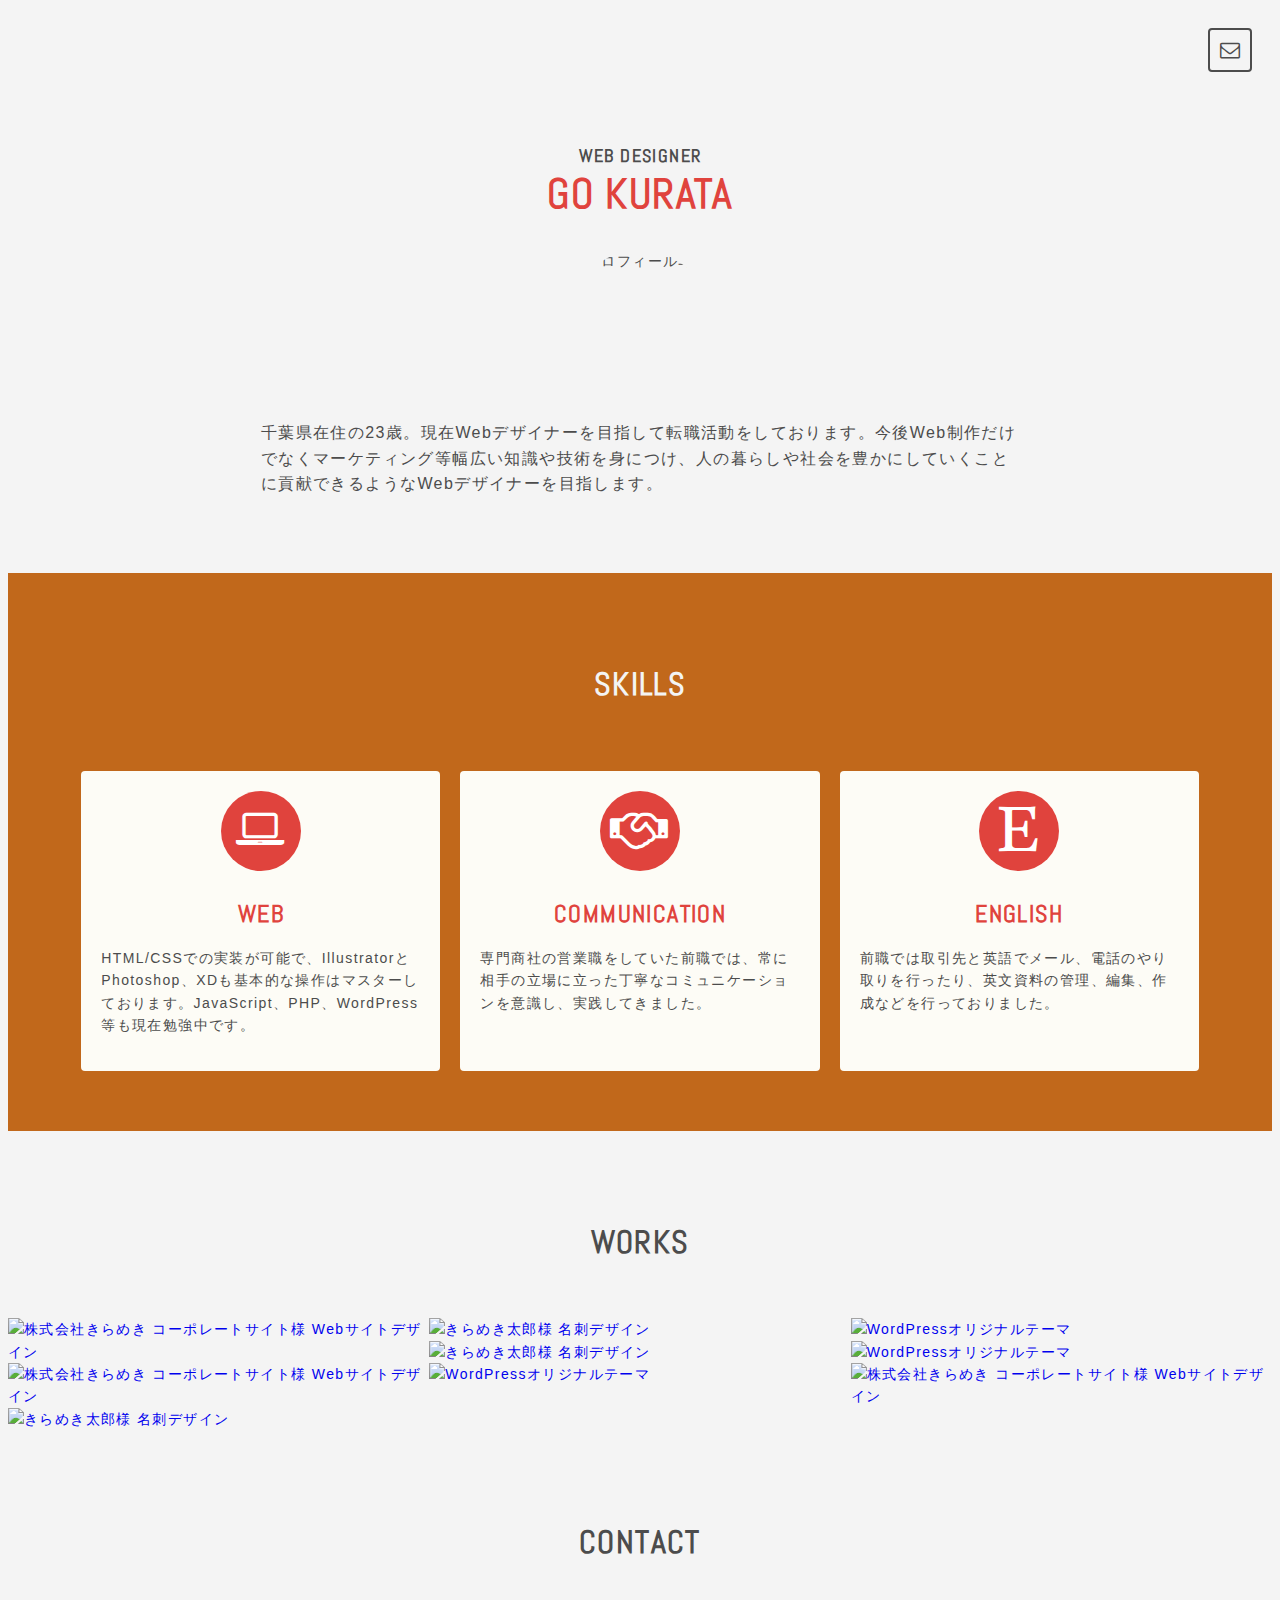
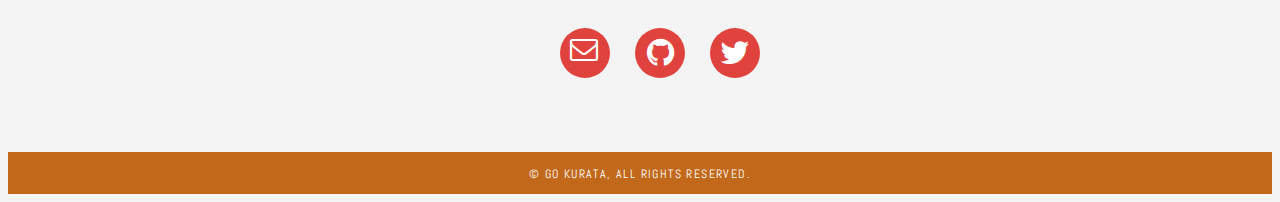
==== index.html @ 2eee9998 "second commit" ====
<!DOCTYPE html>
<html lang="ja">

<head>
  <!-- head要素エリア -->
  <meta charset="utf-8">
  <meta name="viewport" content="width=device-width,initial-scale=1">
  <title>Web Designer - Go Kurata</title>
  <meta name="description" content="倉田 剛のポートフォリオサイトです。">
  <meta name="keywords" content="Web, デザイン, デザイナー, ポートフォリオ, Web制作">
  <link rel="stylesheet" href="https://cdnjs.cloudflare.com/ajax/libs/meyer-reset/2.0/reset.css">
  <link rel="stylesheet" href="css/style.css">
  <link rel="stylesheet" href="https://maxcdn.bootstrapcdn.com/font-awesome/4.7.0/css/font-awesome.min.css">
</head>

<body>
  <!-- body要素エリア -->
  <header>
    <!-- プロフィールの内容が入るところです -->
    <a href="#contact" class="button-contact"><i aria-label="お問い合わせ" class="fa fa-envelope-o"></i></a>
    <div class="profile">
      <!-- 名前や写真のコンテンツが入るところです -->
      <h1 class="site-title abel uppercase text-center">Web Designer<span>Go Kurata</span></h1>
      <img src="images/自分1.png" alt="プロフィール写真" width="140" height="140" class="block-center profile-icon">
      <p>
        千葉県在住の23歳。現在Webデザイナーを目指して転職活動をしております。今後Web制作だけでなくマーケティング等幅広い知識や技術を身につけ、人の暮らしや社会を豊かにしていくことに貢献できるようなWebデザイナーを目指します。
      </p>
    </div>
  </header>
  <main>
    <!-- My Skill、Works、Contactのコンテンツが入るところです -->
    <section id="skills">
      <!-- スキルの内容が入るところです -->
      <h2 class="text-center">Skills</h2>
      <div class="container">
        <div class="skill-box">
          <!--aria-hidden="true"は、「WAI-ARIA」で定められている仕様の1つであり、trueが指定してある場合、-->
          <!--ブラウザにその要素が非表示であるという事をスクリーンリーダーなどの支援技術に明示的に伝える-->
          <!--webアクセシビリティを重視した属性。スクリーンリーダーが読まないようにする-->
          <i aria-hidden="true" class="skill-icon fa fa-laptop"></i>
          <h3 class="text-center">Web</h3>
          <p>HTML/CSSでの実装が可能で、IllustratorとPhotoshop、XDも基本的な操作はマスターしております。JavaScript、PHP、WordPress等も現在勉強中です。</p>
        </div>
        <div class="skill-box">
          <i aria-hidden="true" class="skill-icon fa fa-handshake-o"></i>
          <h3 class="text-center">Communication</h3>
          <p>専門商社の営業職をしていた前職では、常に相手の立場に立った丁寧なコミュニケーションを意識し、実践してきました。</p>
        </div>
        <div class="skill-box">
          <i aria-hidden="true" class="skill-icon fa fa-etsy"></i>
          <h3 class="text-center">English</h3>
          <p>前職では取引先と英語でメール、電話のやり取りを行ったり、英文資料の管理、編集、作成などを行っておりました。</p>
        </div>
      </div>
    </section>
    <section id="works">
      <!-- 実績の内容が入るところです -->
      <h2 class="text-center">Works</h2>
      <div class="works-box">
        <a href="#">
          <img src="./images/img_work_site.png" alt="株式会社きらめき コーポレートサイト様 Webサイトデザイン">
          <div class="works-box-inner">
            <div class="text-center">
              <h3>株式会社きらめき コーポレートサイト</h3>
              <small>2016.04.20</small>
              <span class="button-readmore">Read More</span>
            </div>
          </div>
        </a>
      </div>
      <div class="works-box">
        <a href="#">
          <img src="./images/img_work_card.jpg" alt="きらめき太郎様 名刺デザイン">
          <div class="works-box-inner">
            <div class="text-center">
              <h3>きらめき太郎様 名刺</h3>
              <small>2016.04.20</small>
              <span class="button-readmore">Read More</span>
            </div>
          </div>
        </a>
      </div>
      <div class="works-box">
        <a href="#">
          <img src="./images/img_work_blog.jpg" alt="WordPressオリジナルテーマ">
          <div class="works-box-inner">
            <div class="text-center">
              <h3>ブログデザイン</h3>
              <small>2016.04.20</small>
              <span class="button-readmore">Read More</span>
            </div>
          </div>
        </a>
      </div>
      <div class="works-box">
        <a href="#">
          <img src="./images/img_work_card.jpg" alt="きらめき太郎様 名刺デザイン">
          <div class="works-box-inner">
            <div class="text-center">
              <h3>きらめき太郎様 名刺</h3>
              <small>2016.04.20</small>
              <span class="button-readmore">Read More</span>
            </div>
          </div>
        </a>
      </div>
      <div class="works-box">
        <a href="#">
          <img src="./images/img_work_blog.jpg" alt="WordPressオリジナルテーマ">
          <div class="works-box-inner">
            <div class="text-center">
              <h3>ブログデザイン</h3>
              <small>2016.04.20</small>
              <span class="button-readmore">Read More</span>
            </div>
          </div>
        </a>
      </div>
      <div class="works-box">
        <a href="#">
          <img src="./images/img_work_site.png" alt="株式会社きらめき コーポレートサイト様 Webサイトデザイン">
          <div class="works-box-inner">
            <div class="text-center">
              <h3>株式会社きらめき コーポレートサイト</h3>
              <small>2016.04.20</small>
              <span class="button-readmore">Read More</span>
            </div>
          </div>
        </a>
      </div>
      <div class="works-box">
        <a href="#">
          <img src="./images/img_work_blog.jpg" alt="WordPressオリジナルテーマ">
          <div class="works-box-inner">
            <div class="text-center">
              <h3>ブログデザイン</h3>
              <small>2016.04.20</small>
              <span class="button-readmore">Read More</span>
            </div>
          </div>
        </a>
      </div>
      <div class="works-box">
        <a href="#">
          <img src="./images/img_work_site.png" alt="株式会社きらめき コーポレートサイト様 Webサイトデザイン">
          <div class="works-box-inner">
            <div class="text-center">
              <h3>株式会社きらめき コーポレートサイト</h3>
              <small>2016.04.20</small>
              <span class="button-readmore">Read More</span>
            </div>
          </div>
        </a>
      </div>
      <div class="works-box">
        <a href="#">
          <img src="./images/img_work_card.jpg" alt="きらめき太郎様 名刺デザイン">
          <div class="works-box-inner">
            <div class="text-center">
              <h3>きらめき太郎様 名刺</h3>
              <small>2016.04.20</small>
              <span class="button-readmore">Read More</span>
            </div>
          </div>
        </a>
      </div>
    </section>
    <section id="contact">
      <!-- コンタクトの内容が入るところです -->
      <h2 class="text-center">Contact</h2>
      <ul>
        <li><a href="mailto:kuragonn0322@gmail.com"><i aria-label="メール" class="fa fa-envelope-o"></i></a></li>
        <li class="github"><a href="https://github.com/go0322"><i aria-label="GitHub" class="fa fa-github"></i></a></li>
        <li class="twitter"><a href="https://twitter.com/gottsuanweb"><i aria-label="Twitter"
              class="fa fa-twitter"></i></a></li>
      </ul>
    </section>
  </main>
  <footer>
    <!-- コピーライトが入るところです -->
    <small class="abel uppercase">&copy; Go Kurata, All Rights Reserved.</small>
  </footer>
</body>

</html>
---- css/style.css ----
@charset "UTF-8";
@import url(https://fonts.googleapis.com/css?family=Abel);
/*分割したSassファイルのことをパーシャルという*/
/******base******/
html {
  font-size: 62.5%;
}

body {
  font-family: "游ゴシック", YuGothic, "メイリオ", Verdana, "Hiragino Kaku Gothic ProN", Meiryo, sans-serif;
  letter-spacing: .1em;
  line-height: 1.6;
  font-size: 1.4rem;
  color: #4c4c4c;
  background-color: #f4f4f4;
}

a {
  text-decoration: none;
}

a:visited {
  color: #e45853;
}

.text-center, .button-contact, #skills i, #works .works-box a .works-box-inner .button-readmore, #contact ul, #contact ul li, footer {
  text-align: center;
}

.block-center, section .container, #skills i {
  display: block;
  margin-right: auto;
  margin-left: auto;
}

.abel, section h2, #skills h3, #works .works-box a .works-box-inner .button-readmore {
  font-family: 'Abel', sans-serif;
}

.uppercase, section h2, #skills h3, #works .works-box a .works-box-inner .button-readmore {
  text-transform: uppercase;
}

/*********headerコンテンツ**********/
.button-contact {
  font-size: 20px;
  line-height: 0;
  display: block;
  float: right;
  width: 20px;
  height: 20px;
  margin: 20px 20px 0 0;
  padding: 10px;
  color: #4c4c4c;
  border: 2px solid #4c4c4c;
  border-radius: 4px;
}

.button-contact:visited {
  color: #4c4c4c;
}

header .profile {
  clear: both;
  width: 60%;
  margin: 0 auto;
  padding: 60px 0;
}

header .site-title {
  font-size: 1.8rem;
  line-height: normal;
}

header .site-title span {
  font-size: 4.2rem;
  display: block;
  color: #e0433d;
}

header .profile-icon {
  margin: 30px auto;
  border-radius: 50%;
}

header p {
  font-size: 1.6rem;
}

/*********mainコンテンツ skills**********/
section {
  padding: 60px 0;
}

section .container {
  width: 90%;
}

section h2 {
  font-size: 3.2rem;
}

#skills {
  background-color: #C1681B;
}

#skills .container {
  display: -webkit-box;
  display: -ms-flexbox;
  display: flex;
  -webkit-box-pack: justify;
      -ms-flex-pack: justify;
          justify-content: space-between;
}

#skills h2 {
  margin-bottom: 60px;
  color: #f4f4f4;
}

#skills .skill-box {
  -webkit-box-sizing: border-box;
          box-sizing: border-box;
  -webkit-box-flex: 1;
      -ms-flex: 1;
          flex: 1;
  margin: 0 10px;
  width: 32%;
  padding: 20px;
  border-radius: 4px;
  background-color: #fdfcf6;
}

#skills i {
  font-size: 4.5rem;
  -webkit-box-sizing: border-box;
          box-sizing: border-box;
  width: 80px;
  height: 80px;
  margin-bottom: 5px;
  padding-top: 15px;
  color: #fff;
  border-radius: 50%;
  background-color: #e0433d;
}

#skills h3 {
  font-size: 2.4rem;
  font-weight: bold;
  margin-bottom: 10px;
  color: #e0433d;
}

/*********mainコンテンツ works**********/
#works {
  padding-bottom: 0;
}

#works h2 {
  margin-bottom: 50px;
}

#works .works-box {
  float: left;
  width: 33.33333%;
  height: 100%;
}

#works .works-box a {
  position: relative;
  display: block;
}

#works .works-box a .works-box-inner {
  position: absolute;
  top: 0;
  left: 0;
  display: none;
  height: 100%;
  color: #fff;
  background-color: rgba(0, 0, 0, 0.7);
}

#works .works-box a .works-box-inner div {
  position: absolute;
  top: 0;
  right: 0;
  bottom: 0;
  left: 0;
  height: 40%;
  margin: auto;
  padding: 10px 20px;
}

#works .works-box a .works-box-inner h3 {
  font-size: 1.6rem;
  font-weight: bold;
  margin: 0 0 5px;
}

#works .works-box a .works-box-inner small {
  font-size: 1rem;
  display: block;
  margin-bottom: 15px;
}

#works .works-box a .works-box-inner .button-readmore {
  font-size: 1rem;
  font-weight: bold;
  display: block;
  width: 180px;
  margin: auto;
  padding: 5px 0;
  color: #fff;
  border-radius: 4px;
  background-color: #e0433d;
}

#works .works-box a .works-box-inner .button-readmore:hover {
  background-color: #ca2620;
}

#works .works-box a:hover .works-box-inner {
  display: block;
  width: 100%;
}

#works .works-box img {
  display: block;
  max-width: 100%;
}

#works:after {
  display: block;
  clear: both;
  content: '';
}

/*********Contact**********/
#contact ul {
  margin-top: 60px;
}

#contact ul li {
  font-size: 2.8rem;
  display: inline-block;
  -webkit-box-sizing: border-box;
          box-sizing: border-box;
  margin-right: 20px;
  vertical-align: top;
}

#contact ul li:last-child {
  margin-right: 0;
}

#contact ul .github, #contact ul .twitter {
  font-size: 3.2rem;
}

#contact ul .github i {
  margin-left: 2px;
}

#contact ul a {
  display: block;
  width: 50px;
  height: 50px;
  color: #fff;
  border-radius: 50%;
  background-color: #e0433d;
}

#contact ul a:hover {
  background-color: #ca2620;
}

/*******フッター*******/
footer {
  background-color: #C1681B;
  padding: 10px 0;
  color: #FFF;
}

@media (min-width: 768px) {
  /********Base********/
  a:hover {
    color: #ca2620;
  }
  /********Header********/
  .button-contact:hover, .button-contact:active {
    background-color: #4c4c4c;
    color: #fff;
  }
  /********Base********/
  /********Base********/
  /********Base********/
}
/*# sourceMappingURL=style.css.map */
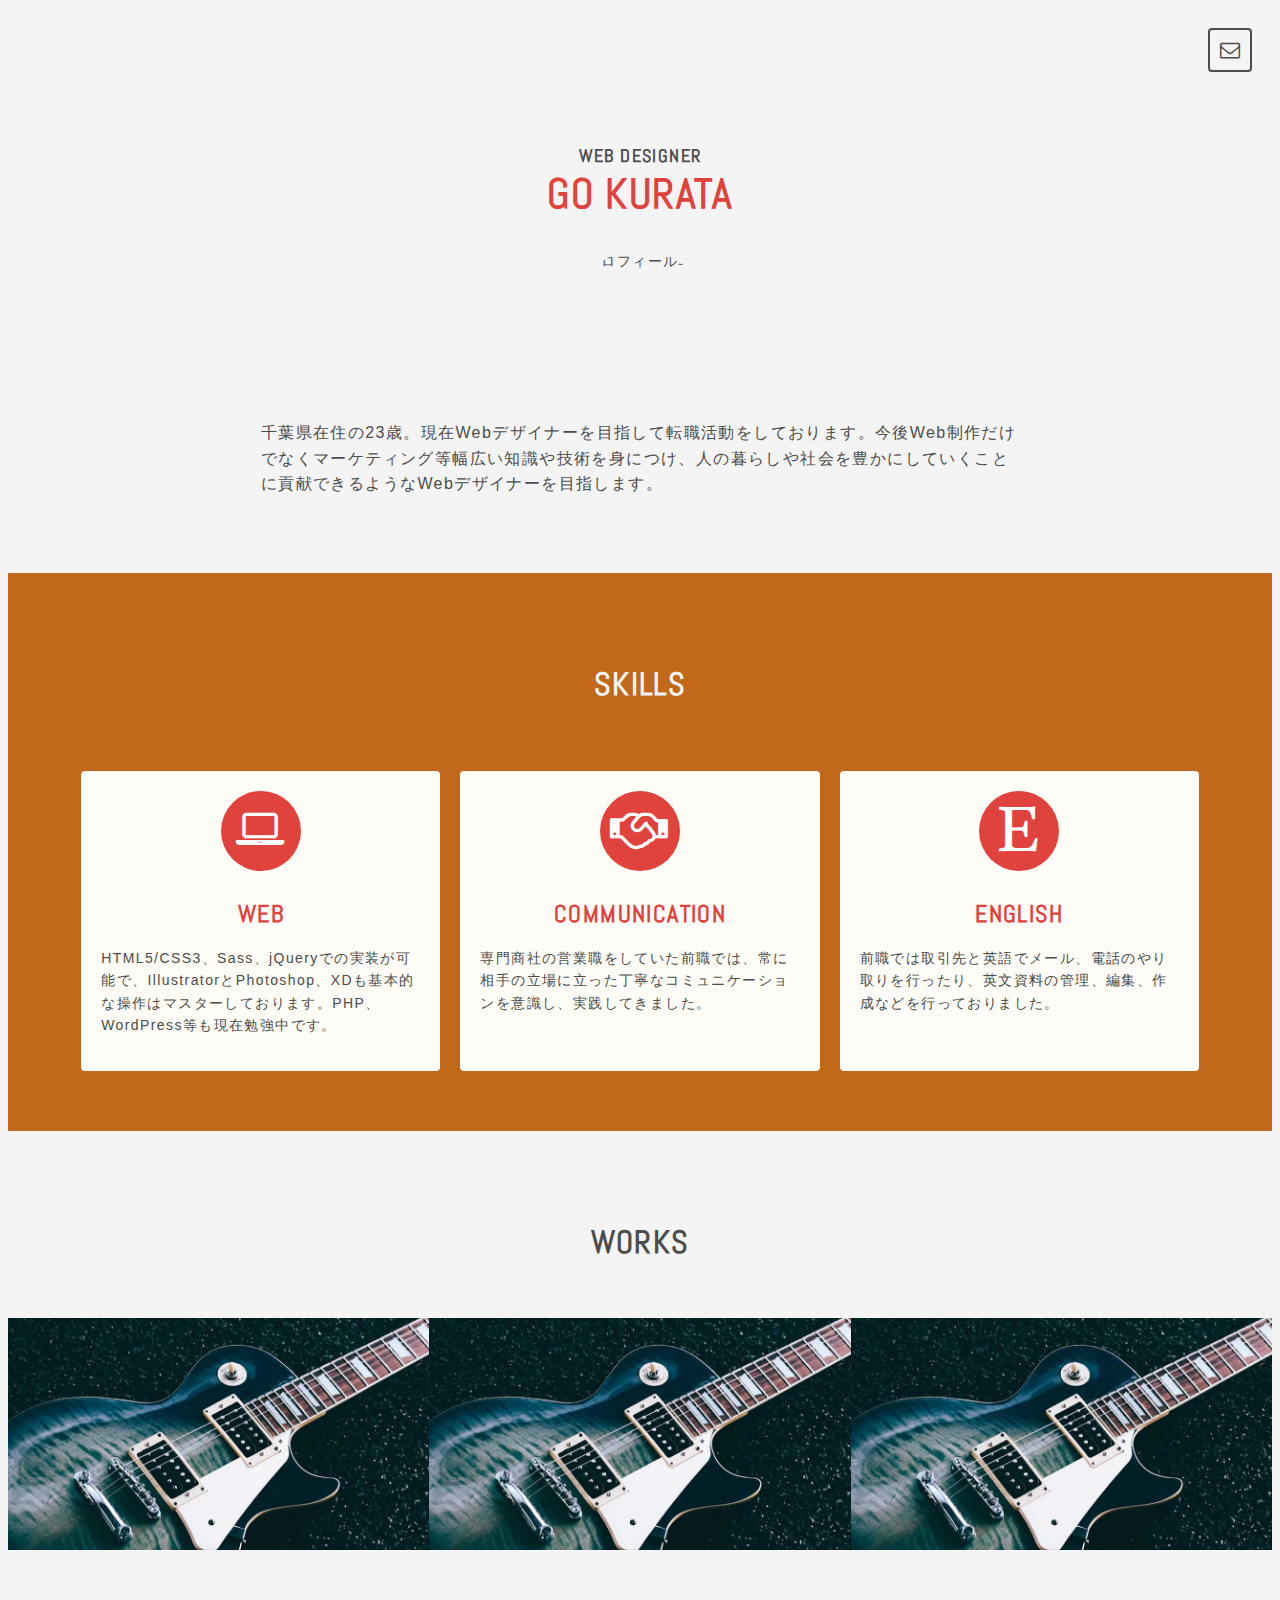
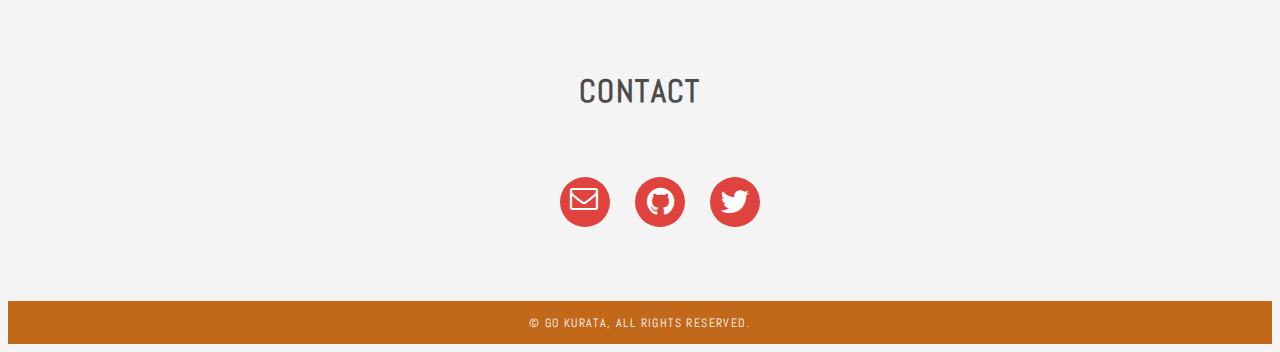
==== commit e3fd4ba6: "sixth commit" ====
--- a/index.html
+++ b/index.html
@@ -39,7 +39,7 @@
           <!--webアクセシビリティを重視した属性。スクリーンリーダーが読まないようにする-->
           <i aria-hidden="true" class="skill-icon fa fa-laptop"></i>
           <h3 class="text-center">Web</h3>
-          <p>HTML/CSSでの実装が可能で、IllustratorとPhotoshop、XDも基本的な操作はマスターしております。JavaScript、PHP、WordPress等も現在勉強中です。</p>
+          <p>HTML5/CSS3、Sass、jQueryでの実装が可能で、IllustratorとPhotoshop、XDも基本的な操作はマスターしております。PHP、WordPress等も現在勉強中です。</p>
         </div>
         <div class="skill-box">
           <i aria-hidden="true" class="skill-icon fa fa-handshake-o"></i>
@@ -57,112 +57,36 @@
       <!-- 実績の内容が入るところです -->
       <h2 class="text-center">Works</h2>
       <div class="works-box">
-        <a href="#">
-          <img src="./images/img_work_site.png" alt="株式会社きらめき コーポレートサイト様 Webサイトデザイン">
-          <div class="works-box-inner">
-            <div class="text-center">
-              <h3>株式会社きらめき コーポレートサイト</h3>
-              <small>2016.04.20</small>
-              <span class="button-readmore">Read More</span>
-            </div>
+        <img src="./images/guitar.png" alt="初心者がギターを購入する上でのポイント紹介ページ">
+        <div class="works-box-inner">
+          <div class="text-center">
+            <h3>初心者がギターを購入する上でのポイントを紹介するページ</h3>
+            <small>2020.06.01</small>
+            <a href="https://go0322.github.io/guitar_tips/" target="_blank"><span
+                class="button-readmore">More</span></a>
           </div>
-        </a>
+        </div>
       </div>
       <div class="works-box">
-        <a href="#">
-          <img src="./images/img_work_card.jpg" alt="きらめき太郎様 名刺デザイン">
-          <div class="works-box-inner">
-            <div class="text-center">
-              <h3>きらめき太郎様 名刺</h3>
-              <small>2016.04.20</small>
-              <span class="button-readmore">Read More</span>
-            </div>
+        <img src="./images/guitar.png" alt="初心者がギターを購入する上でのポイント紹介ページ">
+        <div class="works-box-inner">
+          <div class="text-center">
+            <h3>初心者がギターを購入する上でのポイントを紹介するページ</h3>
+            <small>2020.06.01</small>
+            <a href="https://go0322.github.io/guitar_tips/" target="_blank"><span
+                class="button-readmore">More</span></a>
           </div>
-        </a>
+        </div>
       </div>
       <div class="works-box">
-        <a href="#">
-          <img src="./images/img_work_blog.jpg" alt="WordPressオリジナルテーマ">
-          <div class="works-box-inner">
-            <div class="text-center">
-              <h3>ブログデザイン</h3>
-              <small>2016.04.20</small>
-              <span class="button-readmore">Read More</span>
-            </div>
+        <img src="./images/guitar.png" alt="初心者がギターを購入する上でのポイント紹介ページ">
+        <div class="works-box-inner">
+          <div class="text-center">
+            <h3>初心者がギターを購入する上でのポイントを紹介するページ</h3>
+            <small>2020.06.01</small>
+            <a href="https://go0322.github.io/guitar_tips/" target="_blank"><span class="button-readmore">More</span></a>
           </div>
-        </a>
-      </div>
-      <div class="works-box">
-        <a href="#">
-          <img src="./images/img_work_card.jpg" alt="きらめき太郎様 名刺デザイン">
-          <div class="works-box-inner">
-            <div class="text-center">
-              <h3>きらめき太郎様 名刺</h3>
-              <small>2016.04.20</small>
-              <span class="button-readmore">Read More</span>
-            </div>
-          </div>
-        </a>
-      </div>
-      <div class="works-box">
-        <a href="#">
-          <img src="./images/img_work_blog.jpg" alt="WordPressオリジナルテーマ">
-          <div class="works-box-inner">
-            <div class="text-center">
-              <h3>ブログデザイン</h3>
-              <small>2016.04.20</small>
-              <span class="button-readmore">Read More</span>
-            </div>
-          </div>
-        </a>
-      </div>
-      <div class="works-box">
-        <a href="#">
-          <img src="./images/img_work_site.png" alt="株式会社きらめき コーポレートサイト様 Webサイトデザイン">
-          <div class="works-box-inner">
-            <div class="text-center">
-              <h3>株式会社きらめき コーポレートサイト</h3>
-              <small>2016.04.20</small>
-              <span class="button-readmore">Read More</span>
-            </div>
-          </div>
-        </a>
-      </div>
-      <div class="works-box">
-        <a href="#">
-          <img src="./images/img_work_blog.jpg" alt="WordPressオリジナルテーマ">
-          <div class="works-box-inner">
-            <div class="text-center">
-              <h3>ブログデザイン</h3>
-              <small>2016.04.20</small>
-              <span class="button-readmore">Read More</span>
-            </div>
-          </div>
-        </a>
-      </div>
-      <div class="works-box">
-        <a href="#">
-          <img src="./images/img_work_site.png" alt="株式会社きらめき コーポレートサイト様 Webサイトデザイン">
-          <div class="works-box-inner">
-            <div class="text-center">
-              <h3>株式会社きらめき コーポレートサイト</h3>
-              <small>2016.04.20</small>
-              <span class="button-readmore">Read More</span>
-            </div>
-          </div>
-        </a>
-      </div>
-      <div class="works-box">
-        <a href="#">
-          <img src="./images/img_work_card.jpg" alt="きらめき太郎様 名刺デザイン">
-          <div class="works-box-inner">
-            <div class="text-center">
-              <h3>きらめき太郎様 名刺</h3>
-              <small>2016.04.20</small>
-              <span class="button-readmore">Read More</span>
-            </div>
-          </div>
-        </a>
+        </div>
       </div>
     </section>
     <section id="contact">
--- a/css/style.css
+++ b/css/style.css
@@ -23,7 +23,7 @@
   color: #e45853;
 }
 
-.text-center, .button-contact, #skills i, #works .works-box a .works-box-inner .button-readmore, #contact ul, #contact ul li, footer {
+.text-center, .button-contact, #skills i, #works .works-box .works-box-inner .button-readmore, #contact ul, #contact ul li, footer {
   text-align: center;
 }
 
@@ -33,11 +33,11 @@
   margin-left: auto;
 }
 
-.abel, section h2, #skills h3, #works .works-box a .works-box-inner .button-readmore {
+.abel, section h2, #skills h3, #works .works-box .works-box-inner .button-readmore {
   font-family: 'Abel', sans-serif;
 }
 
-.uppercase, section h2, #skills h3, #works .works-box a .works-box-inner .button-readmore {
+.uppercase, section h2, #skills h3, #works .works-box .works-box-inner .button-readmore {
   text-transform: uppercase;
 }
 
@@ -111,6 +111,10 @@
   -webkit-box-pack: justify;
       -ms-flex-pack: justify;
           justify-content: space-between;
+  -webkit-box-orient: vertical;
+  -webkit-box-direction: normal;
+      -ms-flex-direction: column;
+          flex-direction: column;
 }
 
 #skills h2 {
@@ -124,8 +128,7 @@
   -webkit-box-flex: 1;
       -ms-flex: 1;
           flex: 1;
-  margin: 0 10px;
-  width: 32%;
+  margin: 10px 0;
   padding: 20px;
   border-radius: 4px;
   background-color: #fdfcf6;
@@ -162,26 +165,24 @@
 
 #works .works-box {
   float: left;
-  width: 33.33333%;
+  width: 100%;
   height: 100%;
-}
-
-#works .works-box a {
   position: relative;
-  display: block;
-}
-
-#works .works-box a .works-box-inner {
+  padding-bottom: 20px;
+  margin-bottom: 10px;
+}
+
+#works .works-box .works-box-inner {
   position: absolute;
   top: 0;
   left: 0;
-  display: none;
+  width: 100%;
   height: 100%;
   color: #fff;
   background-color: rgba(0, 0, 0, 0.7);
 }
 
-#works .works-box a .works-box-inner div {
+#works .works-box .works-box-inner div {
   position: absolute;
   top: 0;
   right: 0;
@@ -192,20 +193,24 @@
   padding: 10px 20px;
 }
 
-#works .works-box a .works-box-inner h3 {
+#works .works-box .works-box-inner h3 {
   font-size: 1.6rem;
   font-weight: bold;
   margin: 0 0 5px;
 }
 
-#works .works-box a .works-box-inner small {
+#works .works-box .works-box-inner small {
   font-size: 1rem;
   display: block;
   margin-bottom: 15px;
 }
 
-#works .works-box a .works-box-inner .button-readmore {
-  font-size: 1rem;
+#works .works-box .works-box-inner a {
+  display: block;
+}
+
+#works .works-box .works-box-inner .button-readmore {
+  font-size: 1.5rem;
   font-weight: bold;
   display: block;
   width: 180px;
@@ -216,18 +221,9 @@
   background-color: #e0433d;
 }
 
-#works .works-box a .works-box-inner .button-readmore:hover {
-  background-color: #ca2620;
-}
-
-#works .works-box a:hover .works-box-inner {
+#works .works-box img {
   display: block;
   width: 100%;
-}
-
-#works .works-box img {
-  display: block;
-  max-width: 100%;
 }
 
 #works:after {
@@ -271,10 +267,6 @@
   background-color: #e0433d;
 }
 
-#contact ul a:hover {
-  background-color: #ca2620;
-}
-
 /*******フッター*******/
 footer {
   background-color: #C1681B;
@@ -292,8 +284,37 @@
     background-color: #4c4c4c;
     color: #fff;
   }
-  /********Base********/
-  /********Base********/
-  /********Base********/
+  /********Skills********/
+  #skills .container {
+    -webkit-box-orient: horizontal;
+    -webkit-box-direction: normal;
+        -ms-flex-direction: row;
+            flex-direction: row;
+    -webkit-box-pack: justify;
+        -ms-flex-pack: justify;
+            justify-content: space-between;
+  }
+  #skills .skill-box {
+    margin: 0 10px;
+  }
+  /********Works********/
+  #works .works-box {
+    width: 33.33333%;
+  }
+  #works .works-box .works-box-inner {
+    display: none;
+    width: 0%;
+  }
+  #works .works-box .works-box-inner .button-readmore:hover {
+    background-color: #ca2620;
+  }
+  #works .works-box:hover .works-box-inner {
+    display: block;
+    width: 100%;
+  }
+  /********Contact********/
+  #contact ul a:hover {
+    background-color: #ca2620;
+  }
 }
 /*# sourceMappingURL=style.css.map */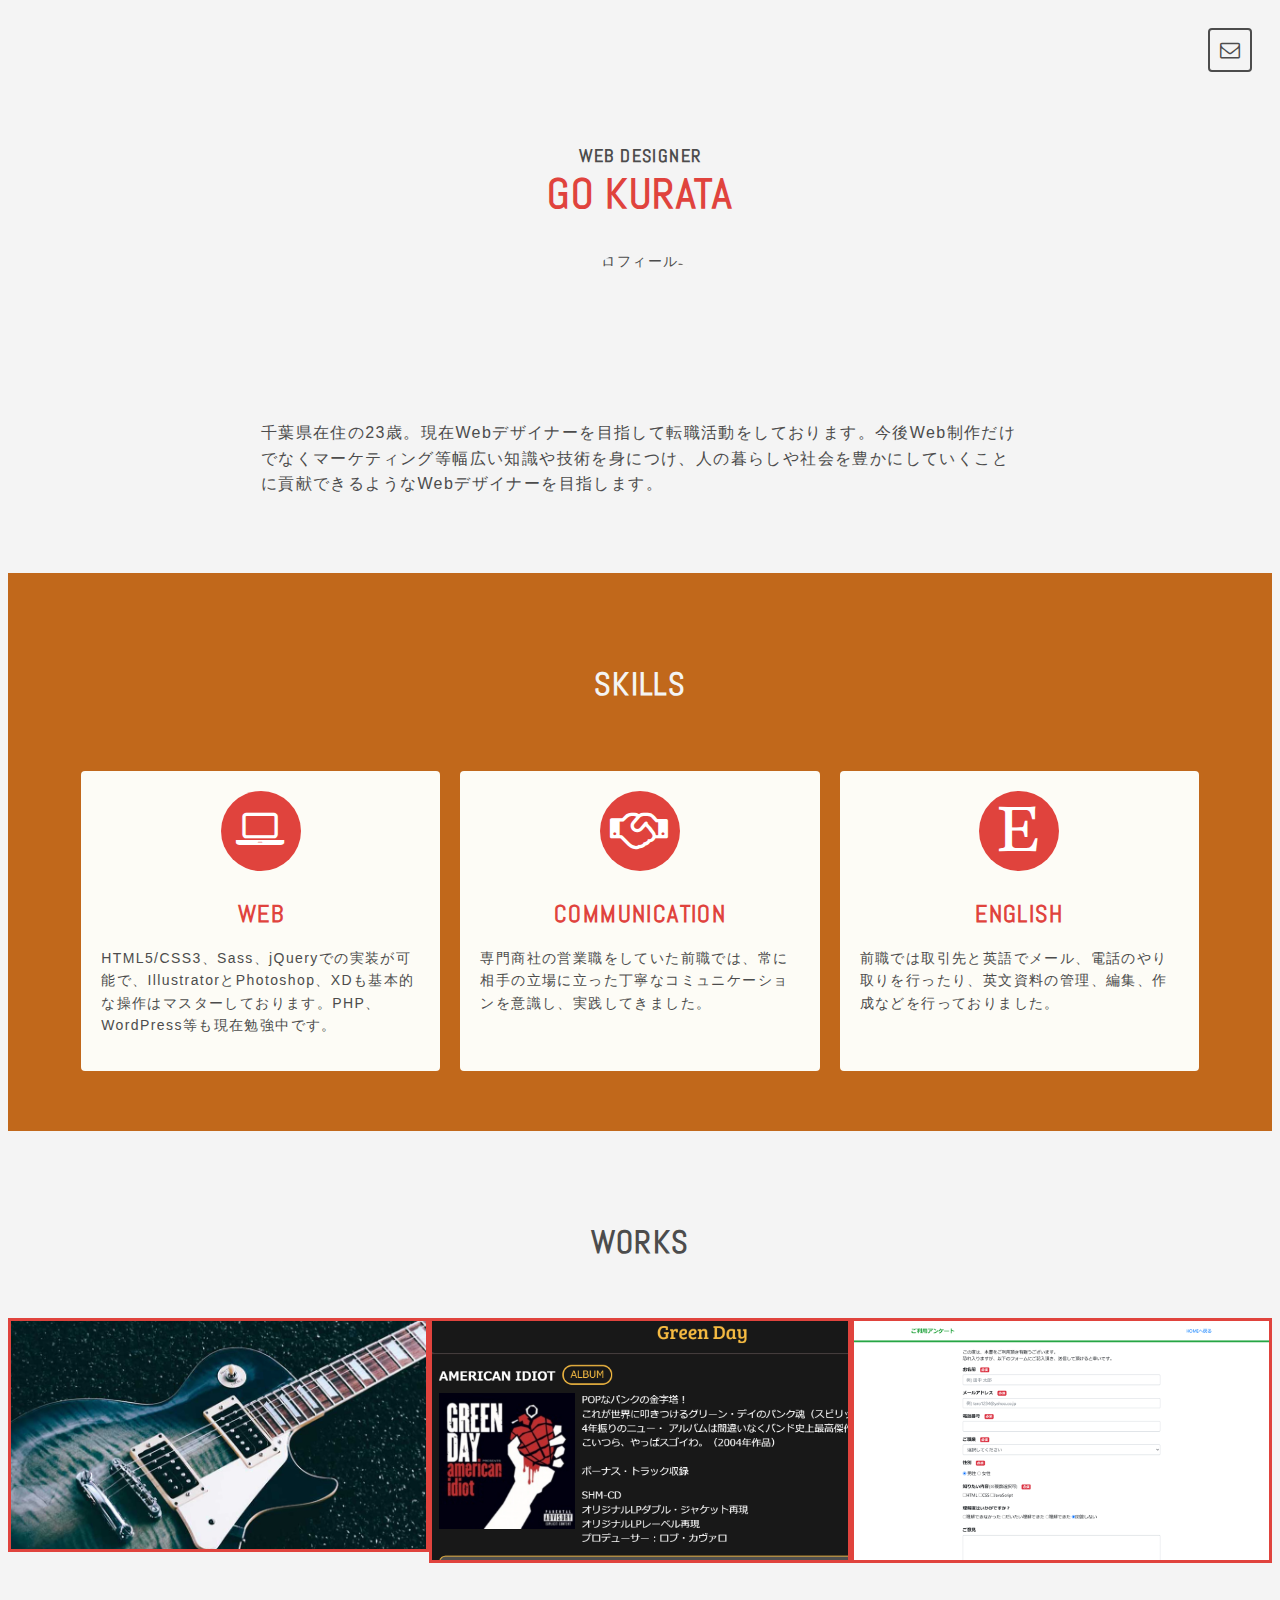
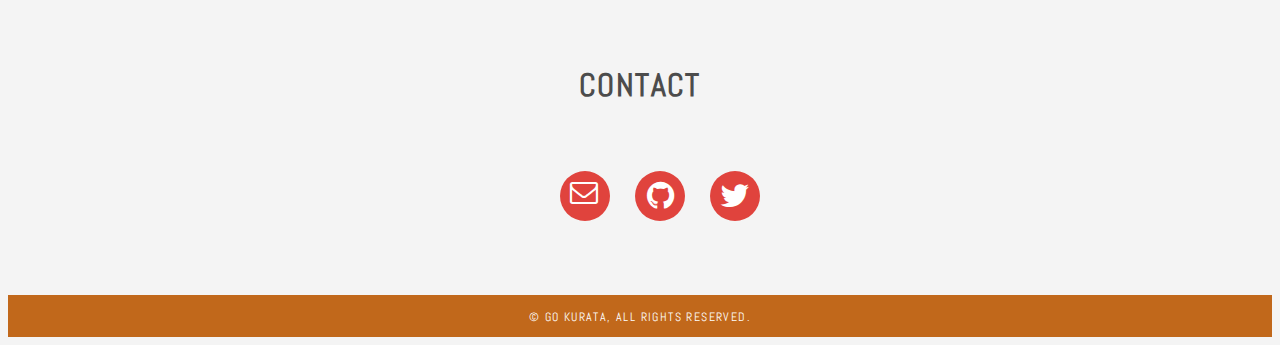
==== commit 06e579be: "seventh commit" ====
--- a/index.html
+++ b/index.html
@@ -68,23 +68,23 @@
         </div>
       </div>
       <div class="works-box">
-        <img src="./images/guitar.png" alt="初心者がギターを購入する上でのポイント紹介ページ">
+        <img src="./images/album_intro.png" alt="音楽アルバムの紹介ページ">
         <div class="works-box-inner">
           <div class="text-center">
-            <h3>初心者がギターを購入する上でのポイントを紹介するページ</h3>
+            <h3>音楽アルバムの紹介ページ</h3>
             <small>2020.06.01</small>
-            <a href="https://go0322.github.io/guitar_tips/" target="_blank"><span
+            <a href="https://go0322.github.io/album_intro/" target="_blank"><span
                 class="button-readmore">More</span></a>
           </div>
         </div>
       </div>
       <div class="works-box">
-        <img src="./images/guitar.png" alt="初心者がギターを購入する上でのポイント紹介ページ">
+        <img src="./images/questionnaire.png" alt="アンケートページ">
         <div class="works-box-inner">
           <div class="text-center">
-            <h3>初心者がギターを購入する上でのポイントを紹介するページ</h3>
+            <h3>アンケートページ</h3>
             <small>2020.06.01</small>
-            <a href="https://go0322.github.io/guitar_tips/" target="_blank"><span class="button-readmore">More</span></a>
+            <a href="https://go0322.github.io/questionnaire/" target="_blank"><span class="button-readmore">More</span></a>
           </div>
         </div>
       </div>
--- a/css/style.css
+++ b/css/style.css
@@ -23,7 +23,7 @@
   color: #e45853;
 }
 
-.text-center, .button-contact, #skills i, #works .works-box .works-box-inner .button-readmore, #contact ul, #contact ul li, footer {
+.text-center, .button-contact, #skills i, #works .works-box .works-box-inner div a .button-readmore, #contact ul, #contact ul li, footer {
   text-align: center;
 }
 
@@ -33,11 +33,11 @@
   margin-left: auto;
 }
 
-.abel, section h2, #skills h3, #works .works-box .works-box-inner .button-readmore {
+.abel, section h2, #skills h3, #works .works-box .works-box-inner div a .button-readmore {
   font-family: 'Abel', sans-serif;
 }
 
-.uppercase, section h2, #skills h3, #works .works-box .works-box-inner .button-readmore {
+.uppercase, section h2, #skills h3, #works .works-box .works-box-inner div a .button-readmore {
   text-transform: uppercase;
 }
 
@@ -168,8 +168,10 @@
   width: 100%;
   height: 100%;
   position: relative;
-  padding-bottom: 20px;
   margin-bottom: 10px;
+  border: 3px solid #e0433d;
+  -webkit-box-sizing: border-box;
+          box-sizing: border-box;
 }
 
 #works .works-box .works-box-inner {
@@ -193,23 +195,23 @@
   padding: 10px 20px;
 }
 
-#works .works-box .works-box-inner h3 {
+#works .works-box .works-box-inner div h3 {
   font-size: 1.6rem;
   font-weight: bold;
   margin: 0 0 5px;
 }
 
-#works .works-box .works-box-inner small {
+#works .works-box .works-box-inner div small {
   font-size: 1rem;
   display: block;
   margin-bottom: 15px;
 }
 
-#works .works-box .works-box-inner a {
-  display: block;
-}
-
-#works .works-box .works-box-inner .button-readmore {
+#works .works-box .works-box-inner div a {
+  display: block;
+}
+
+#works .works-box .works-box-inner div a .button-readmore {
   font-size: 1.5rem;
   font-weight: bold;
   display: block;
